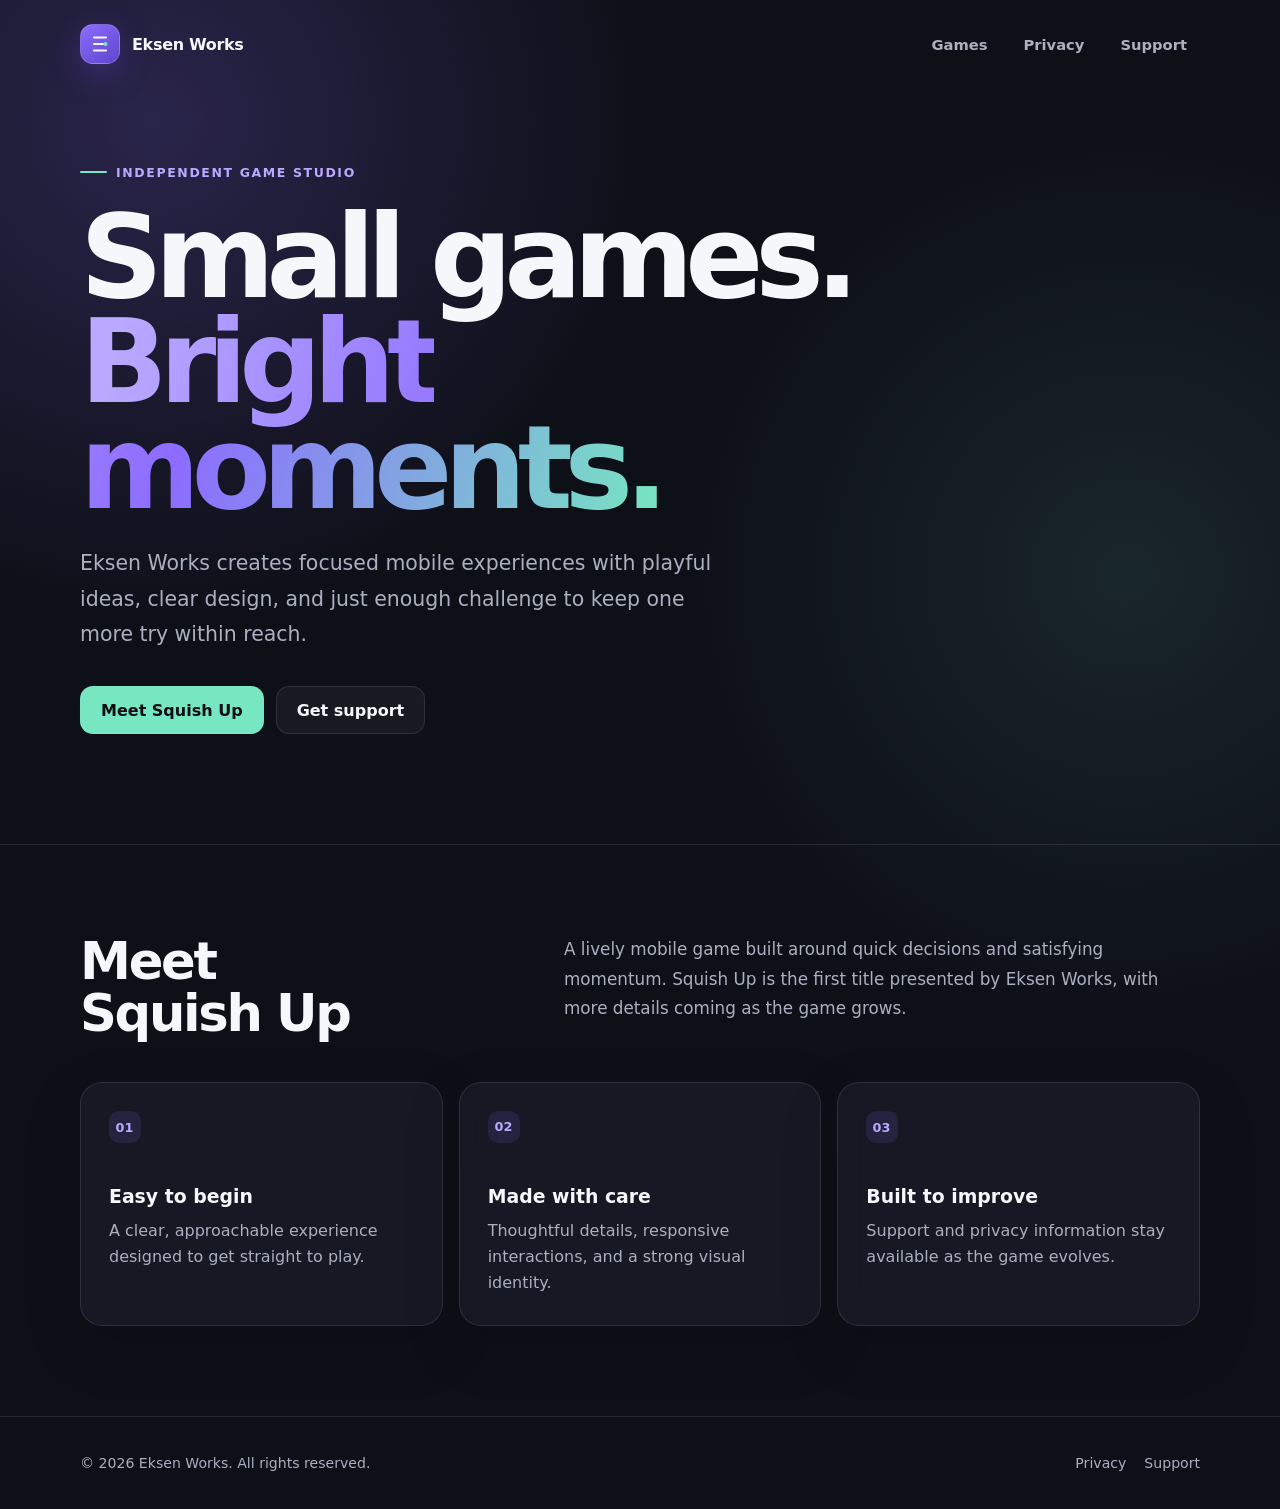
==== index.html @ 2ae88249 "feat: launch Eksen Works website" ====
<!doctype html>
<html lang="en">
  <head>
    <meta charset="utf-8">
    <meta name="viewport" content="width=device-width, initial-scale=1">
    <meta name="theme-color" content="#0e1018">
    <meta name="description" content="Eksen Works creates playful, focused mobile game experiences, including Squish Up.">
    <meta property="og:title" content="Eksen Works — Small games, bright moments">
    <meta property="og:description" content="Independent mobile games designed with clarity, character, and care.">
    <meta property="og:type" content="website">
    <meta property="og:url" content="https://yusuferkoyuncu.github.io/">
    <title>Eksen Works — Independent Games</title>
    <link rel="canonical" href="https://yusuferkoyuncu.github.io/">
    <link rel="icon" href="/favicon.svg" type="image/svg+xml">
    <link rel="stylesheet" href="/styles.css">
  </head>
  <body>
    <header class="site-header">
      <nav class="nav shell" aria-label="Main navigation">
        <a class="brand" href="/" aria-label="Eksen Works home">
          <span class="brand-mark" aria-hidden="true">
            <svg viewBox="0 0 24 24" fill="none">
              <path d="M6 5.5h12M6 12h9M6 18.5h12" stroke="currentColor" stroke-width="2.2" stroke-linecap="round"/>
              <circle cx="17.5" cy="12" r="2" fill="#77e7c1"/>
            </svg>
          </span>
          <span class="brand-name">Eksen Works</span>
        </a>
        <div class="nav-links">
          <a href="#games">Games</a>
          <a href="/privacy.html">Privacy</a>
          <a href="/support.html">Support</a>
        </div>
      </nav>
    </header>

    <main>
      <section class="hero shell">
        <div class="hero-content">
          <p class="eyebrow">Independent game studio</p>
          <h1>Small games.<br><span class="gradient-text">Bright moments.</span></h1>
          <p class="lede">Eksen Works creates focused mobile experiences with playful ideas, clear design, and just enough challenge to keep one more try within reach.</p>
          <div class="actions">
            <a class="button button-primary" href="#games">Meet Squish Up</a>
            <a class="button" href="/support.html">Get support</a>
          </div>
        </div>
      </section>

      <section class="section" id="games">
        <div class="shell">
          <div class="section-heading">
            <h2>Meet<br>Squish Up</h2>
            <p>A lively mobile game built around quick decisions and satisfying momentum. Squish Up is the first title presented by Eksen Works, with more details coming as the game grows.</p>
          </div>
          <div class="cards">
            <article class="card">
              <span class="card-number">01</span>
              <h3>Easy to begin</h3>
              <p>A clear, approachable experience designed to get straight to play.</p>
            </article>
            <article class="card">
              <span class="card-number">02</span>
              <h3>Made with care</h3>
              <p>Thoughtful details, responsive interactions, and a strong visual identity.</p>
            </article>
            <article class="card">
              <span class="card-number">03</span>
              <h3>Built to improve</h3>
              <p>Support and privacy information stay available as the game evolves.</p>
            </article>
          </div>
        </div>
      </section>
    </main>

    <footer class="site-footer">
      <div class="footer-content shell">
        <span>© 2026 Eksen Works. All rights reserved.</span>
        <div class="footer-links">
          <a href="/privacy.html">Privacy</a>
          <a href="/support.html">Support</a>
        </div>
      </div>
    </footer>
  </body>
</html>
---- styles.css ----
:root {
  --ink: #f6f7fb;
  --muted: #aab0c0;
  --surface: rgba(25, 28, 40, 0.76);
  --surface-strong: #202331;
  --line: rgba(255, 255, 255, 0.1);
  --purple: #8c6cff;
  --purple-light: #b9a9ff;
  --mint: #77e7c1;
  --page: #0e1018;
  --max: 1120px;
  color-scheme: dark;
  font-family: Inter, ui-sans-serif, system-ui, -apple-system, BlinkMacSystemFont, "Segoe UI", sans-serif;
  font-synthesis: none;
}

* {
  box-sizing: border-box;
}

html {
  scroll-behavior: smooth;
}

body {
  min-height: 100vh;
  margin: 0;
  color: var(--ink);
  background:
    radial-gradient(circle at 12% 8%, rgba(140, 108, 255, 0.22), transparent 31rem),
    radial-gradient(circle at 88% 38%, rgba(119, 231, 193, 0.1), transparent 28rem),
    var(--page);
}

a {
  color: inherit;
}

a:focus-visible,
button:focus-visible {
  outline: 3px solid var(--mint);
  outline-offset: 3px;
}

.shell {
  width: min(calc(100% - 40px), var(--max));
  margin-inline: auto;
}

.site-header {
  position: relative;
  z-index: 2;
  padding: 24px 0;
}

.nav {
  display: flex;
  align-items: center;
  justify-content: space-between;
  gap: 24px;
}

.brand {
  display: inline-flex;
  align-items: center;
  gap: 12px;
  color: var(--ink);
  font-weight: 750;
  letter-spacing: -0.02em;
  text-decoration: none;
}

.brand-mark {
  display: grid;
  width: 40px;
  height: 40px;
  place-items: center;
  border: 1px solid rgba(255, 255, 255, 0.16);
  border-radius: 13px;
  background: linear-gradient(145deg, var(--purple), #5f45cb);
  box-shadow: 0 10px 30px rgba(96, 69, 203, 0.35);
}

.brand-mark svg {
  width: 24px;
  height: 24px;
}

.nav-links {
  display: flex;
  align-items: center;
  gap: 10px;
}

.nav-links a {
  padding: 10px 13px;
  border-radius: 10px;
  color: var(--muted);
  font-size: 0.92rem;
  font-weight: 650;
  text-decoration: none;
  transition: color 160ms ease, background 160ms ease;
}

.nav-links a:hover,
.nav-links a[aria-current="page"] {
  color: var(--ink);
  background: rgba(255, 255, 255, 0.07);
}

.hero {
  display: grid;
  min-height: 70vh;
  align-items: center;
  padding: 70px 0 110px;
}

.hero-content {
  max-width: 830px;
}

.eyebrow {
  display: inline-flex;
  align-items: center;
  gap: 9px;
  margin: 0 0 24px;
  color: var(--purple-light);
  font-size: 0.78rem;
  font-weight: 800;
  letter-spacing: 0.13em;
  text-transform: uppercase;
}

.eyebrow::before {
  width: 27px;
  height: 2px;
  border-radius: 2px;
  background: var(--mint);
  content: "";
}

h1,
h2,
h3,
p {
  margin-top: 0;
}

h1 {
  max-width: 920px;
  margin-bottom: 25px;
  font-size: clamp(3.2rem, 9vw, 7.4rem);
  line-height: 0.92;
  letter-spacing: -0.072em;
}

.gradient-text {
  color: transparent;
  background: linear-gradient(105deg, var(--purple-light) 5%, var(--purple) 48%, var(--mint));
  background-clip: text;
  -webkit-background-clip: text;
}

.lede {
  max-width: 660px;
  margin-bottom: 34px;
  color: var(--muted);
  font-size: clamp(1.05rem, 2vw, 1.28rem);
  line-height: 1.72;
}

.actions {
  display: flex;
  flex-wrap: wrap;
  gap: 12px;
}

.button {
  display: inline-flex;
  min-height: 48px;
  align-items: center;
  justify-content: center;
  padding: 0 20px;
  border: 1px solid var(--line);
  border-radius: 13px;
  color: var(--ink);
  background: rgba(255, 255, 255, 0.045);
  font-weight: 750;
  text-decoration: none;
  transition: transform 160ms ease, border-color 160ms ease, background 160ms ease;
}

.button:hover {
  border-color: rgba(255, 255, 255, 0.22);
  background: rgba(255, 255, 255, 0.08);
  transform: translateY(-2px);
}

.button-primary {
  border-color: transparent;
  color: #0d0e13;
  background: var(--mint);
}

.button-primary:hover {
  border-color: transparent;
  background: #92efd0;
}

.section {
  padding: 90px 0;
  border-top: 1px solid var(--line);
}

.section-heading {
  display: grid;
  grid-template-columns: 0.8fr 1.2fr;
  gap: 60px;
  align-items: start;
  margin-bottom: 42px;
}

.section-heading h2 {
  margin-bottom: 0;
  font-size: clamp(2rem, 4vw, 3.4rem);
  line-height: 1.02;
  letter-spacing: -0.045em;
}

.section-heading p {
  margin-bottom: 0;
  color: var(--muted);
  font-size: 1.05rem;
  line-height: 1.75;
}

.cards {
  display: grid;
  grid-template-columns: repeat(3, 1fr);
  gap: 16px;
}

.card {
  min-height: 220px;
  padding: 28px;
  border: 1px solid var(--line);
  border-radius: 22px;
  background: var(--surface);
  box-shadow: 0 20px 60px rgba(0, 0, 0, 0.15);
  backdrop-filter: blur(16px);
}

.card-number {
  display: inline-grid;
  width: 32px;
  height: 32px;
  margin-bottom: 42px;
  place-items: center;
  border-radius: 10px;
  color: var(--purple-light);
  background: rgba(140, 108, 255, 0.13);
  font-size: 0.8rem;
  font-weight: 800;
}

.card h3 {
  margin-bottom: 11px;
  font-size: 1.18rem;
}

.card p {
  margin-bottom: 0;
  color: var(--muted);
  line-height: 1.65;
}

.page-main {
  padding: 70px 0 120px;
}

.page-intro {
  max-width: 800px;
  padding-bottom: 55px;
}

.page-intro h1 {
  margin-bottom: 26px;
  font-size: clamp(3rem, 7vw, 5.8rem);
}

.meta {
  color: var(--muted);
  font-size: 0.94rem;
}

.document {
  max-width: 820px;
  padding: clamp(28px, 5vw, 58px);
  border: 1px solid var(--line);
  border-radius: 24px;
  background: var(--surface);
  box-shadow: 0 30px 80px rgba(0, 0, 0, 0.2);
}

.document h2 {
  margin: 2.4em 0 0.65em;
  font-size: clamp(1.4rem, 3vw, 1.85rem);
  letter-spacing: -0.025em;
}

.document h2:first-child {
  margin-top: 0;
}

.document p,
.document li {
  color: #c1c5d0;
  line-height: 1.78;
}

.document ul {
  padding-left: 1.25rem;
}

.document a {
  color: var(--mint);
  text-underline-offset: 3px;
}

.notice {
  margin: 28px 0;
  padding: 18px 20px;
  border: 1px solid rgba(119, 231, 193, 0.22);
  border-radius: 14px;
  color: #c6f5e6;
  background: rgba(119, 231, 193, 0.075);
  line-height: 1.65;
}

.support-grid {
  display: grid;
  grid-template-columns: repeat(2, 1fr);
  gap: 16px;
}

.support-card {
  display: flex;
  min-height: 250px;
  flex-direction: column;
  align-items: flex-start;
  padding: 30px;
  border: 1px solid var(--line);
  border-radius: 22px;
  background: var(--surface);
}

.support-card h2 {
  margin-bottom: 12px;
  font-size: 1.45rem;
}

.support-card p {
  margin-bottom: 28px;
  color: var(--muted);
  line-height: 1.7;
}

.support-card .button {
  margin-top: auto;
}

.site-footer {
  padding: 38px 0;
  border-top: 1px solid var(--line);
  color: var(--muted);
  font-size: 0.88rem;
}

.footer-content {
  display: flex;
  align-items: center;
  justify-content: space-between;
  gap: 24px;
}

.footer-links {
  display: flex;
  flex-wrap: wrap;
  gap: 18px;
}

.footer-links a {
  text-decoration: none;
}

.footer-links a:hover {
  color: var(--ink);
}

@media (max-width: 760px) {
  .shell {
    width: min(calc(100% - 28px), var(--max));
  }

  .site-header {
    padding: 17px 0;
  }

  .brand-name {
    display: none;
  }

  .nav-links {
    gap: 2px;
  }

  .nav-links a {
    padding: 9px;
    font-size: 0.84rem;
  }

  .hero {
    min-height: auto;
    padding: 76px 0 90px;
  }

  h1 {
    letter-spacing: -0.055em;
  }

  .section {
    padding: 68px 0;
  }

  .section-heading,
  .cards,
  .support-grid {
    grid-template-columns: 1fr;
  }

  .section-heading {
    gap: 22px;
  }

  .card-number {
    margin-bottom: 30px;
  }

  .page-main {
    padding: 52px 0 90px;
  }

  .footer-content {
    align-items: flex-start;
    flex-direction: column;
  }
}

@media (prefers-reduced-motion: reduce) {
  html {
    scroll-behavior: auto;
  }

  *,
  *::before,
  *::after {
    scroll-behavior: auto !important;
    transition: none !important;
  }
}
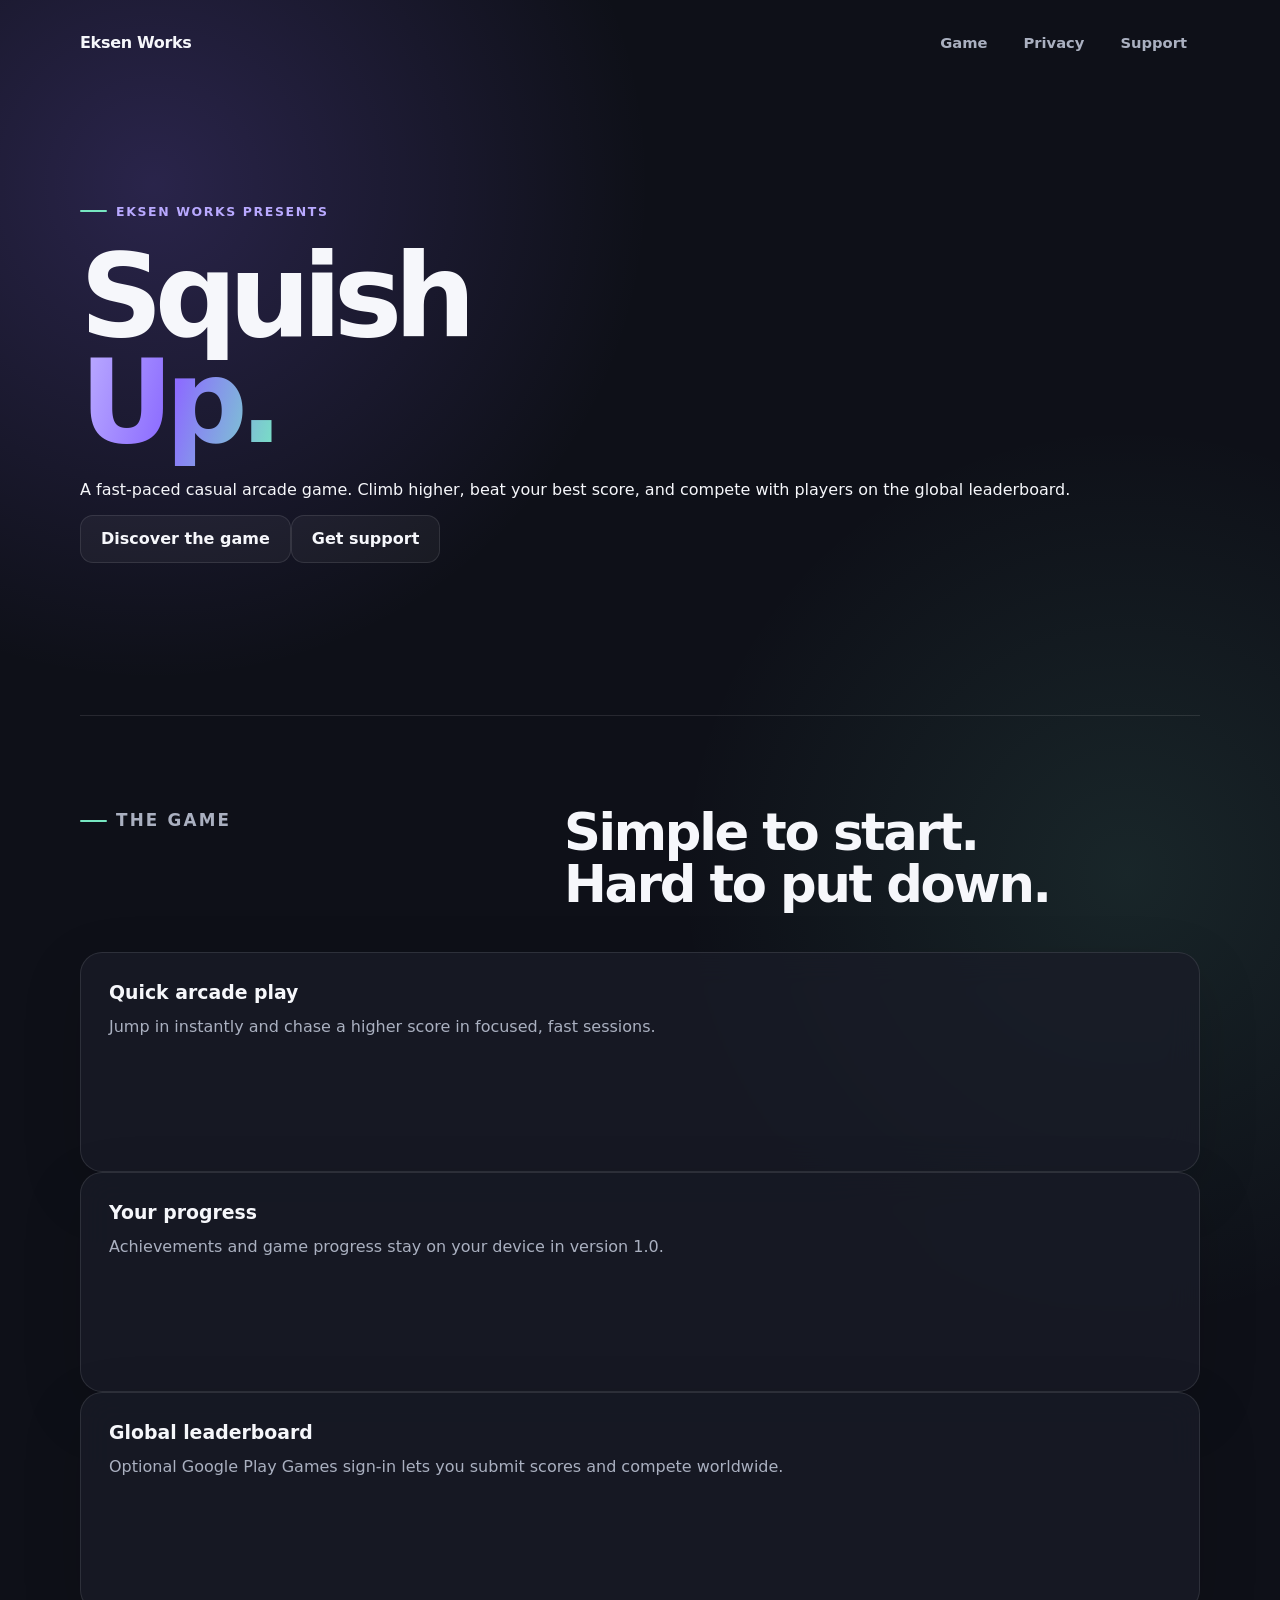
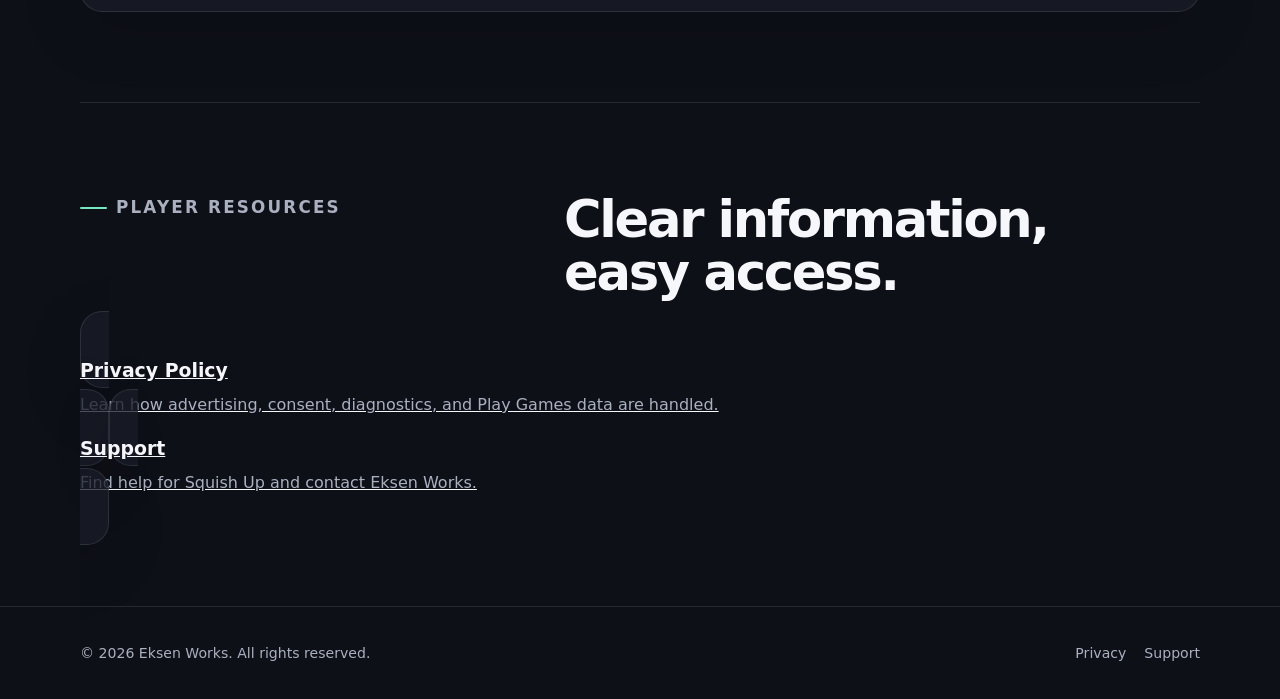
==== commit 9b187fc5: "feat: focus site on Squish Up" ====
--- a/index.html
+++ b/index.html
@@ -1,87 +1,51 @@
 <!doctype html>
 <html lang="en">
-  <head>
-    <meta charset="utf-8">
-    <meta name="viewport" content="width=device-width, initial-scale=1">
-    <meta name="theme-color" content="#0e1018">
-    <meta name="description" content="Eksen Works creates playful, focused mobile game experiences, including Squish Up.">
-    <meta property="og:title" content="Eksen Works — Small games, bright moments">
-    <meta property="og:description" content="Independent mobile games designed with clarity, character, and care.">
-    <meta property="og:type" content="website">
-    <meta property="og:url" content="https://yusuferkoyuncu.github.io/">
-    <title>Eksen Works — Independent Games</title>
-    <link rel="canonical" href="https://yusuferkoyuncu.github.io/">
-    <link rel="icon" href="/favicon.svg" type="image/svg+xml">
-    <link rel="stylesheet" href="/styles.css">
-  </head>
-  <body>
-    <header class="site-header">
-      <nav class="nav shell" aria-label="Main navigation">
-        <a class="brand" href="/" aria-label="Eksen Works home">
-          <span class="brand-mark" aria-hidden="true">
-            <svg viewBox="0 0 24 24" fill="none">
-              <path d="M6 5.5h12M6 12h9M6 18.5h12" stroke="currentColor" stroke-width="2.2" stroke-linecap="round"/>
-              <circle cx="17.5" cy="12" r="2" fill="#77e7c1"/>
-            </svg>
-          </span>
-          <span class="brand-name">Eksen Works</span>
-        </a>
-        <div class="nav-links">
-          <a href="#games">Games</a>
-          <a href="/privacy.html">Privacy</a>
-          <a href="/support.html">Support</a>
-        </div>
-      </nav>
-    </header>
-
-    <main>
-      <section class="hero shell">
-        <div class="hero-content">
-          <p class="eyebrow">Independent game studio</p>
-          <h1>Small games.<br><span class="gradient-text">Bright moments.</span></h1>
-          <p class="lede">Eksen Works creates focused mobile experiences with playful ideas, clear design, and just enough challenge to keep one more try within reach.</p>
-          <div class="actions">
-            <a class="button button-primary" href="#games">Meet Squish Up</a>
-            <a class="button" href="/support.html">Get support</a>
-          </div>
-        </div>
-      </section>
-
-      <section class="section" id="games">
-        <div class="shell">
-          <div class="section-heading">
-            <h2>Meet<br>Squish Up</h2>
-            <p>A lively mobile game built around quick decisions and satisfying momentum. Squish Up is the first title presented by Eksen Works, with more details coming as the game grows.</p>
-          </div>
-          <div class="cards">
-            <article class="card">
-              <span class="card-number">01</span>
-              <h3>Easy to begin</h3>
-              <p>A clear, approachable experience designed to get straight to play.</p>
-            </article>
-            <article class="card">
-              <span class="card-number">02</span>
-              <h3>Made with care</h3>
-              <p>Thoughtful details, responsive interactions, and a strong visual identity.</p>
-            </article>
-            <article class="card">
-              <span class="card-number">03</span>
-              <h3>Built to improve</h3>
-              <p>Support and privacy information stay available as the game evolves.</p>
-            </article>
-          </div>
-        </div>
-      </section>
-    </main>
-
-    <footer class="site-footer">
-      <div class="footer-content shell">
-        <span>© 2026 Eksen Works. All rights reserved.</span>
-        <div class="footer-links">
-          <a href="/privacy.html">Privacy</a>
-          <a href="/support.html">Support</a>
-        </div>
-      </div>
-    </footer>
-  </body>
+<head>
+  <meta charset="utf-8">
+  <meta name="viewport" content="width=device-width, initial-scale=1">
+  <meta name="theme-color" content="#0e1018">
+  <meta name="description" content="Squish Up is a fast-paced mobile arcade game from Eksen Works.">
+  <meta property="og:title" content="Squish Up — Eksen Works">
+  <meta property="og:description" content="Climb higher, beat your best score, and compete on the global leaderboard.">
+  <meta property="og:type" content="website">
+  <meta property="og:url" content="https://yusuferkoyuncu.github.io/SquishUp/">
+  <title>Squish Up — Eksen Works</title>
+  <link rel="canonical" href="https://yusuferkoyuncu.github.io/SquishUp/">
+  <link rel="icon" href="./favicon.svg" type="image/svg+xml">
+  <link rel="stylesheet" href="./styles.css">
+</head>
+<body>
+<header class="site-header">
+  <nav class="nav shell" aria-label="Main navigation">
+    <a class="brand" href="./" aria-label="Squish Up home"><span class="brand-name">Eksen Works</span></a>
+    <div class="nav-links"><a href="#game">Game</a><a href="./privacy.html">Privacy</a><a href="./support.html">Support</a></div>
+  </nav>
+</header>
+<main>
+<section class="hero shell">
+  <div class="hero-copy">
+    <p class="eyebrow">Eksen Works presents</p>
+    <h1>Squish<br><span class="gradient-text">Up.</span></h1>
+    <p class="hero-text">A fast-paced casual arcade game. Climb higher, beat your best score, and compete with players on the global leaderboard.</p>
+    <div class="hero-actions"><a class="button primary" href="#game">Discover the game</a><a class="button secondary" href="./support.html">Get support</a></div>
+  </div>
+</section>
+<section class="section shell" id="game">
+  <div class="section-heading"><p class="eyebrow">The game</p><h2>Simple to start.<br>Hard to put down.</h2></div>
+  <div class="card-grid">
+    <article class="card"><h3>Quick arcade play</h3><p>Jump in instantly and chase a higher score in focused, fast sessions.</p></article>
+    <article class="card"><h3>Your progress</h3><p>Achievements and game progress stay on your device in version 1.0.</p></article>
+    <article class="card"><h3>Global leaderboard</h3><p>Optional Google Play Games sign-in lets you submit scores and compete worldwide.</p></article>
+  </div>
+</section>
+<section class="section shell">
+  <div class="section-heading"><p class="eyebrow">Player resources</p><h2>Clear information,<br>easy access.</h2></div>
+  <div class="card-grid">
+    <a class="card link-card" href="./privacy.html"><h3>Privacy Policy</h3><p>Learn how advertising, consent, diagnostics, and Play Games data are handled.</p></a>
+    <a class="card link-card" href="./support.html"><h3>Support</h3><p>Find help for Squish Up and contact Eksen Works.</p></a>
+  </div>
+</section>
+</main>
+<footer class="site-footer"><div class="footer-content shell"><span>© 2026 Eksen Works. All rights reserved.</span><div class="footer-links"><a href="./privacy.html">Privacy</a><a href="./support.html">Support</a></div></div></footer>
+</body>
 </html>
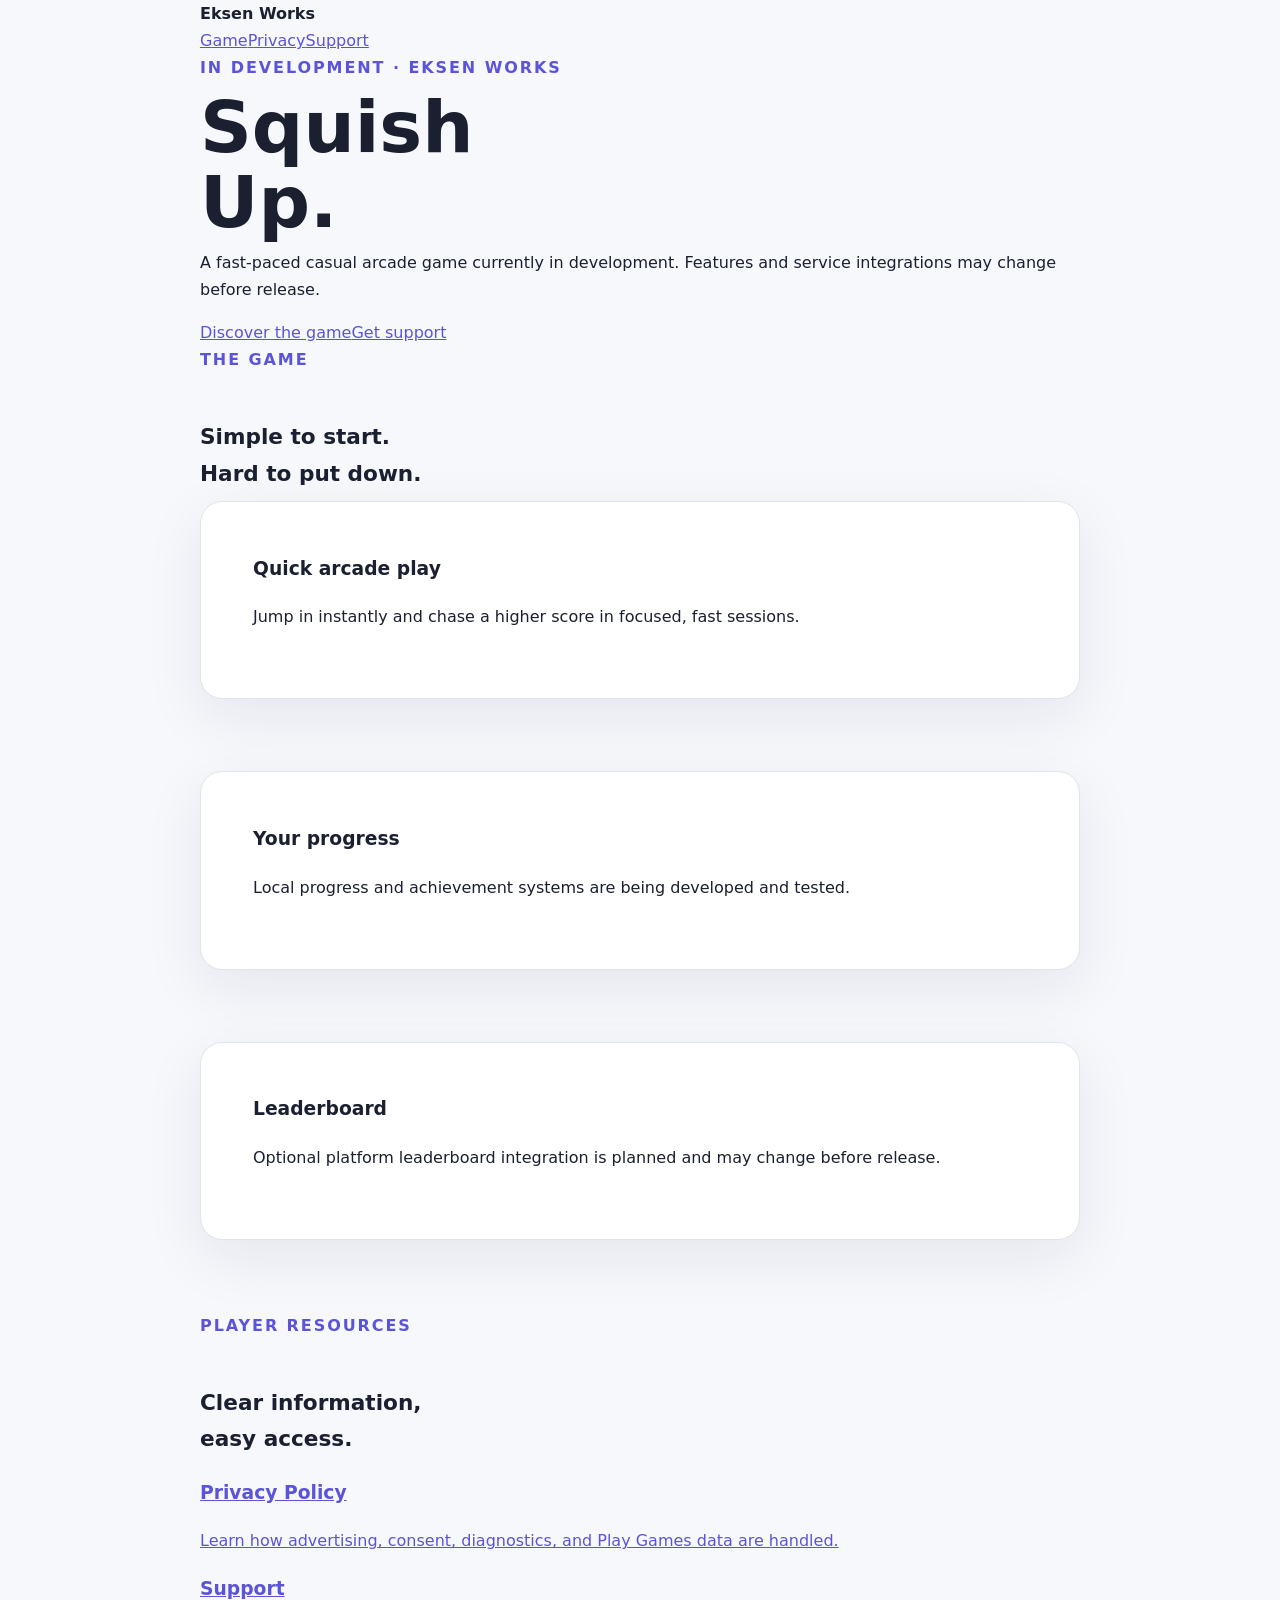
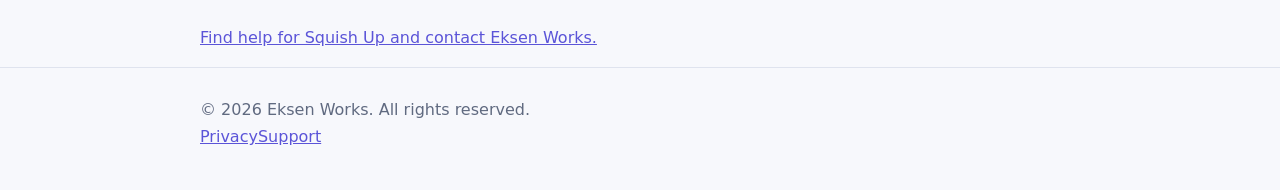
==== commit 21ce54a5: "Mark public game page as in development" ====
--- a/index.html
+++ b/index.html
@@ -4,9 +4,9 @@
   <meta charset="utf-8">
   <meta name="viewport" content="width=device-width, initial-scale=1">
   <meta name="theme-color" content="#0e1018">
-  <meta name="description" content="Squish Up is a fast-paced mobile arcade game from Eksen Works.">
+  <meta name="description" content="Squish Up is an in-development mobile arcade game from Eksen Works.">
   <meta property="og:title" content="Squish Up — Eksen Works">
-  <meta property="og:description" content="Climb higher, beat your best score, and compete on the global leaderboard.">
+  <meta property="og:description" content="An in-development casual mobile game focused on quick arcade play.">
   <meta property="og:type" content="website">
   <meta property="og:url" content="https://yusuferkoyuncu.github.io/SquishUp/">
   <title>Squish Up — Eksen Works</title>
@@ -24,9 +24,9 @@
 <main>
 <section class="hero shell">
   <div class="hero-copy">
-    <p class="eyebrow">Eksen Works presents</p>
+    <p class="eyebrow">In development · Eksen Works</p>
     <h1>Squish<br><span class="gradient-text">Up.</span></h1>
-    <p class="hero-text">A fast-paced casual arcade game. Climb higher, beat your best score, and compete with players on the global leaderboard.</p>
+    <p class="hero-text">A fast-paced casual arcade game currently in development. Features and service integrations may change before release.</p>
     <div class="hero-actions"><a class="button primary" href="#game">Discover the game</a><a class="button secondary" href="./support.html">Get support</a></div>
   </div>
 </section>
@@ -34,8 +34,8 @@
   <div class="section-heading"><p class="eyebrow">The game</p><h2>Simple to start.<br>Hard to put down.</h2></div>
   <div class="card-grid">
     <article class="card"><h3>Quick arcade play</h3><p>Jump in instantly and chase a higher score in focused, fast sessions.</p></article>
-    <article class="card"><h3>Your progress</h3><p>Achievements and game progress stay on your device in version 1.0.</p></article>
-    <article class="card"><h3>Global leaderboard</h3><p>Optional Google Play Games sign-in lets you submit scores and compete worldwide.</p></article>
+    <article class="card"><h3>Your progress</h3><p>Local progress and achievement systems are being developed and tested.</p></article>
+    <article class="card"><h3>Leaderboard</h3><p>Optional platform leaderboard integration is planned and may change before release.</p></article>
   </div>
 </section>
 <section class="section shell">
--- a/styles.css
+++ b/styles.css
@@ -1,470 +1,17 @@
-:root {
-  --ink: #f6f7fb;
-  --muted: #aab0c0;
-  --surface: rgba(25, 28, 40, 0.76);
-  --surface-strong: #202331;
-  --line: rgba(255, 255, 255, 0.1);
-  --purple: #8c6cff;
-  --purple-light: #b9a9ff;
-  --mint: #77e7c1;
-  --page: #0e1018;
-  --max: 1120px;
-  color-scheme: dark;
-  font-family: Inter, ui-sans-serif, system-ui, -apple-system, BlinkMacSystemFont, "Segoe UI", sans-serif;
-  font-synthesis: none;
-}
-
-* {
-  box-sizing: border-box;
-}
-
-html {
-  scroll-behavior: smooth;
-}
-
-body {
-  min-height: 100vh;
-  margin: 0;
-  color: var(--ink);
-  background:
-    radial-gradient(circle at 12% 8%, rgba(140, 108, 255, 0.22), transparent 31rem),
-    radial-gradient(circle at 88% 38%, rgba(119, 231, 193, 0.1), transparent 28rem),
-    var(--page);
-}
-
-a {
-  color: inherit;
-}
-
-a:focus-visible,
-button:focus-visible {
-  outline: 3px solid var(--mint);
-  outline-offset: 3px;
-}
-
-.shell {
-  width: min(calc(100% - 40px), var(--max));
-  margin-inline: auto;
-}
-
-.site-header {
-  position: relative;
-  z-index: 2;
-  padding: 24px 0;
-}
-
-.nav {
-  display: flex;
-  align-items: center;
-  justify-content: space-between;
-  gap: 24px;
-}
-
-.brand {
-  display: inline-flex;
-  align-items: center;
-  gap: 12px;
-  color: var(--ink);
-  font-weight: 750;
-  letter-spacing: -0.02em;
-  text-decoration: none;
-}
-
-.brand-mark {
-  display: grid;
-  width: 40px;
-  height: 40px;
-  place-items: center;
-  border: 1px solid rgba(255, 255, 255, 0.16);
-  border-radius: 13px;
-  background: linear-gradient(145deg, var(--purple), #5f45cb);
-  box-shadow: 0 10px 30px rgba(96, 69, 203, 0.35);
-}
-
-.brand-mark svg {
-  width: 24px;
-  height: 24px;
-}
-
-.nav-links {
-  display: flex;
-  align-items: center;
-  gap: 10px;
-}
-
-.nav-links a {
-  padding: 10px 13px;
-  border-radius: 10px;
-  color: var(--muted);
-  font-size: 0.92rem;
-  font-weight: 650;
-  text-decoration: none;
-  transition: color 160ms ease, background 160ms ease;
-}
-
-.nav-links a:hover,
-.nav-links a[aria-current="page"] {
-  color: var(--ink);
-  background: rgba(255, 255, 255, 0.07);
-}
-
-.hero {
-  display: grid;
-  min-height: 70vh;
-  align-items: center;
-  padding: 70px 0 110px;
-}
-
-.hero-content {
-  max-width: 830px;
-}
-
-.eyebrow {
-  display: inline-flex;
-  align-items: center;
-  gap: 9px;
-  margin: 0 0 24px;
-  color: var(--purple-light);
-  font-size: 0.78rem;
-  font-weight: 800;
-  letter-spacing: 0.13em;
-  text-transform: uppercase;
-}
-
-.eyebrow::before {
-  width: 27px;
-  height: 2px;
-  border-radius: 2px;
-  background: var(--mint);
-  content: "";
-}
-
-h1,
-h2,
-h3,
-p {
-  margin-top: 0;
-}
-
-h1 {
-  max-width: 920px;
-  margin-bottom: 25px;
-  font-size: clamp(3.2rem, 9vw, 7.4rem);
-  line-height: 0.92;
-  letter-spacing: -0.072em;
-}
-
-.gradient-text {
-  color: transparent;
-  background: linear-gradient(105deg, var(--purple-light) 5%, var(--purple) 48%, var(--mint));
-  background-clip: text;
-  -webkit-background-clip: text;
-}
-
-.lede {
-  max-width: 660px;
-  margin-bottom: 34px;
-  color: var(--muted);
-  font-size: clamp(1.05rem, 2vw, 1.28rem);
-  line-height: 1.72;
-}
-
-.actions {
-  display: flex;
-  flex-wrap: wrap;
-  gap: 12px;
-}
-
-.button {
-  display: inline-flex;
-  min-height: 48px;
-  align-items: center;
-  justify-content: center;
-  padding: 0 20px;
-  border: 1px solid var(--line);
-  border-radius: 13px;
-  color: var(--ink);
-  background: rgba(255, 255, 255, 0.045);
-  font-weight: 750;
-  text-decoration: none;
-  transition: transform 160ms ease, border-color 160ms ease, background 160ms ease;
-}
-
-.button:hover {
-  border-color: rgba(255, 255, 255, 0.22);
-  background: rgba(255, 255, 255, 0.08);
-  transform: translateY(-2px);
-}
-
-.button-primary {
-  border-color: transparent;
-  color: #0d0e13;
-  background: var(--mint);
-}
-
-.button-primary:hover {
-  border-color: transparent;
-  background: #92efd0;
-}
-
-.section {
-  padding: 90px 0;
-  border-top: 1px solid var(--line);
-}
-
-.section-heading {
-  display: grid;
-  grid-template-columns: 0.8fr 1.2fr;
-  gap: 60px;
-  align-items: start;
-  margin-bottom: 42px;
-}
-
-.section-heading h2 {
-  margin-bottom: 0;
-  font-size: clamp(2rem, 4vw, 3.4rem);
-  line-height: 1.02;
-  letter-spacing: -0.045em;
-}
-
-.section-heading p {
-  margin-bottom: 0;
-  color: var(--muted);
-  font-size: 1.05rem;
-  line-height: 1.75;
-}
-
-.cards {
-  display: grid;
-  grid-template-columns: repeat(3, 1fr);
-  gap: 16px;
-}
-
-.card {
-  min-height: 220px;
-  padding: 28px;
-  border: 1px solid var(--line);
-  border-radius: 22px;
-  background: var(--surface);
-  box-shadow: 0 20px 60px rgba(0, 0, 0, 0.15);
-  backdrop-filter: blur(16px);
-}
-
-.card-number {
-  display: inline-grid;
-  width: 32px;
-  height: 32px;
-  margin-bottom: 42px;
-  place-items: center;
-  border-radius: 10px;
-  color: var(--purple-light);
-  background: rgba(140, 108, 255, 0.13);
-  font-size: 0.8rem;
-  font-weight: 800;
-}
-
-.card h3 {
-  margin-bottom: 11px;
-  font-size: 1.18rem;
-}
-
-.card p {
-  margin-bottom: 0;
-  color: var(--muted);
-  line-height: 1.65;
-}
-
-.page-main {
-  padding: 70px 0 120px;
-}
-
-.page-intro {
-  max-width: 800px;
-  padding-bottom: 55px;
-}
-
-.page-intro h1 {
-  margin-bottom: 26px;
-  font-size: clamp(3rem, 7vw, 5.8rem);
-}
-
-.meta {
-  color: var(--muted);
-  font-size: 0.94rem;
-}
-
-.document {
-  max-width: 820px;
-  padding: clamp(28px, 5vw, 58px);
-  border: 1px solid var(--line);
-  border-radius: 24px;
-  background: var(--surface);
-  box-shadow: 0 30px 80px rgba(0, 0, 0, 0.2);
-}
-
-.document h2 {
-  margin: 2.4em 0 0.65em;
-  font-size: clamp(1.4rem, 3vw, 1.85rem);
-  letter-spacing: -0.025em;
-}
-
-.document h2:first-child {
-  margin-top: 0;
-}
-
-.document p,
-.document li {
-  color: #c1c5d0;
-  line-height: 1.78;
-}
-
-.document ul {
-  padding-left: 1.25rem;
-}
-
-.document a {
-  color: var(--mint);
-  text-underline-offset: 3px;
-}
-
-.notice {
-  margin: 28px 0;
-  padding: 18px 20px;
-  border: 1px solid rgba(119, 231, 193, 0.22);
-  border-radius: 14px;
-  color: #c6f5e6;
-  background: rgba(119, 231, 193, 0.075);
-  line-height: 1.65;
-}
-
-.support-grid {
-  display: grid;
-  grid-template-columns: repeat(2, 1fr);
-  gap: 16px;
-}
-
-.support-card {
-  display: flex;
-  min-height: 250px;
-  flex-direction: column;
-  align-items: flex-start;
-  padding: 30px;
-  border: 1px solid var(--line);
-  border-radius: 22px;
-  background: var(--surface);
-}
-
-.support-card h2 {
-  margin-bottom: 12px;
-  font-size: 1.45rem;
-}
-
-.support-card p {
-  margin-bottom: 28px;
-  color: var(--muted);
-  line-height: 1.7;
-}
-
-.support-card .button {
-  margin-top: auto;
-}
-
-.site-footer {
-  padding: 38px 0;
-  border-top: 1px solid var(--line);
-  color: var(--muted);
-  font-size: 0.88rem;
-}
-
-.footer-content {
-  display: flex;
-  align-items: center;
-  justify-content: space-between;
-  gap: 24px;
-}
-
-.footer-links {
-  display: flex;
-  flex-wrap: wrap;
-  gap: 18px;
-}
-
-.footer-links a {
-  text-decoration: none;
-}
-
-.footer-links a:hover {
-  color: var(--ink);
-}
-
-@media (max-width: 760px) {
-  .shell {
-    width: min(calc(100% - 28px), var(--max));
-  }
-
-  .site-header {
-    padding: 17px 0;
-  }
-
-  .brand-name {
-    display: none;
-  }
-
-  .nav-links {
-    gap: 2px;
-  }
-
-  .nav-links a {
-    padding: 9px;
-    font-size: 0.84rem;
-  }
-
-  .hero {
-    min-height: auto;
-    padding: 76px 0 90px;
-  }
-
-  h1 {
-    letter-spacing: -0.055em;
-  }
-
-  .section {
-    padding: 68px 0;
-  }
-
-  .section-heading,
-  .cards,
-  .support-grid {
-    grid-template-columns: 1fr;
-  }
-
-  .section-heading {
-    gap: 22px;
-  }
-
-  .card-number {
-    margin-bottom: 30px;
-  }
-
-  .page-main {
-    padding: 52px 0 90px;
-  }
-
-  .footer-content {
-    align-items: flex-start;
-    flex-direction: column;
-  }
-}
-
-@media (prefers-reduced-motion: reduce) {
-  html {
-    scroll-behavior: auto;
-  }
-
-  *,
-  *::before,
-  *::after {
-    scroll-behavior: auto !important;
-    transition: none !important;
-  }
-}
+:root { color-scheme: light dark; --bg:#f7f8fc; --surface:#fff; --text:#1a2030; --muted:#606a80; --accent:#5b54d8; --line:#dfe3ee; }
+@media (prefers-color-scheme:dark) { :root { --bg:#10131c; --surface:#171b27; --text:#edf0f8; --muted:#adb5c9; --accent:#aaa5ff; --line:#2b3142; } }
+* { box-sizing:border-box; }
+body { margin:0; background:var(--bg); color:var(--text); font:16px/1.7 system-ui,-apple-system,"Segoe UI",sans-serif; }
+.shell { width:min(880px,calc(100% - 40px)); margin:0 auto; }
+.masthead { border-bottom:1px solid var(--line); background:var(--surface); }
+.masthead .shell { min-height:68px; display:flex; align-items:center; justify-content:space-between; gap:20px; }
+.brand { color:var(--text); font-weight:800; text-decoration:none; }
+.product,.effective { color:var(--muted); }
+.intro { padding:72px 0 30px; }
+.eyebrow { margin:0 0 8px; color:var(--accent); font-weight:800; letter-spacing:.12em; text-transform:uppercase; }
+h1 { margin:0; font-size:clamp(2.4rem,7vw,4.5rem); line-height:1.05; }
+h2 { margin:2.1em 0 .4em; font-size:1.35rem; }
+p { margin:.5em 0 1em; }
+a { color:var(--accent); }
+article { margin-bottom:72px; padding:32px clamp(22px,5vw,52px) 52px; border:1px solid var(--line); border-radius:22px; background:var(--surface); box-shadow:0 18px 60px rgba(23,28,45,.08); }
+footer { padding:28px 0 40px; border-top:1px solid var(--line); color:var(--muted); }
